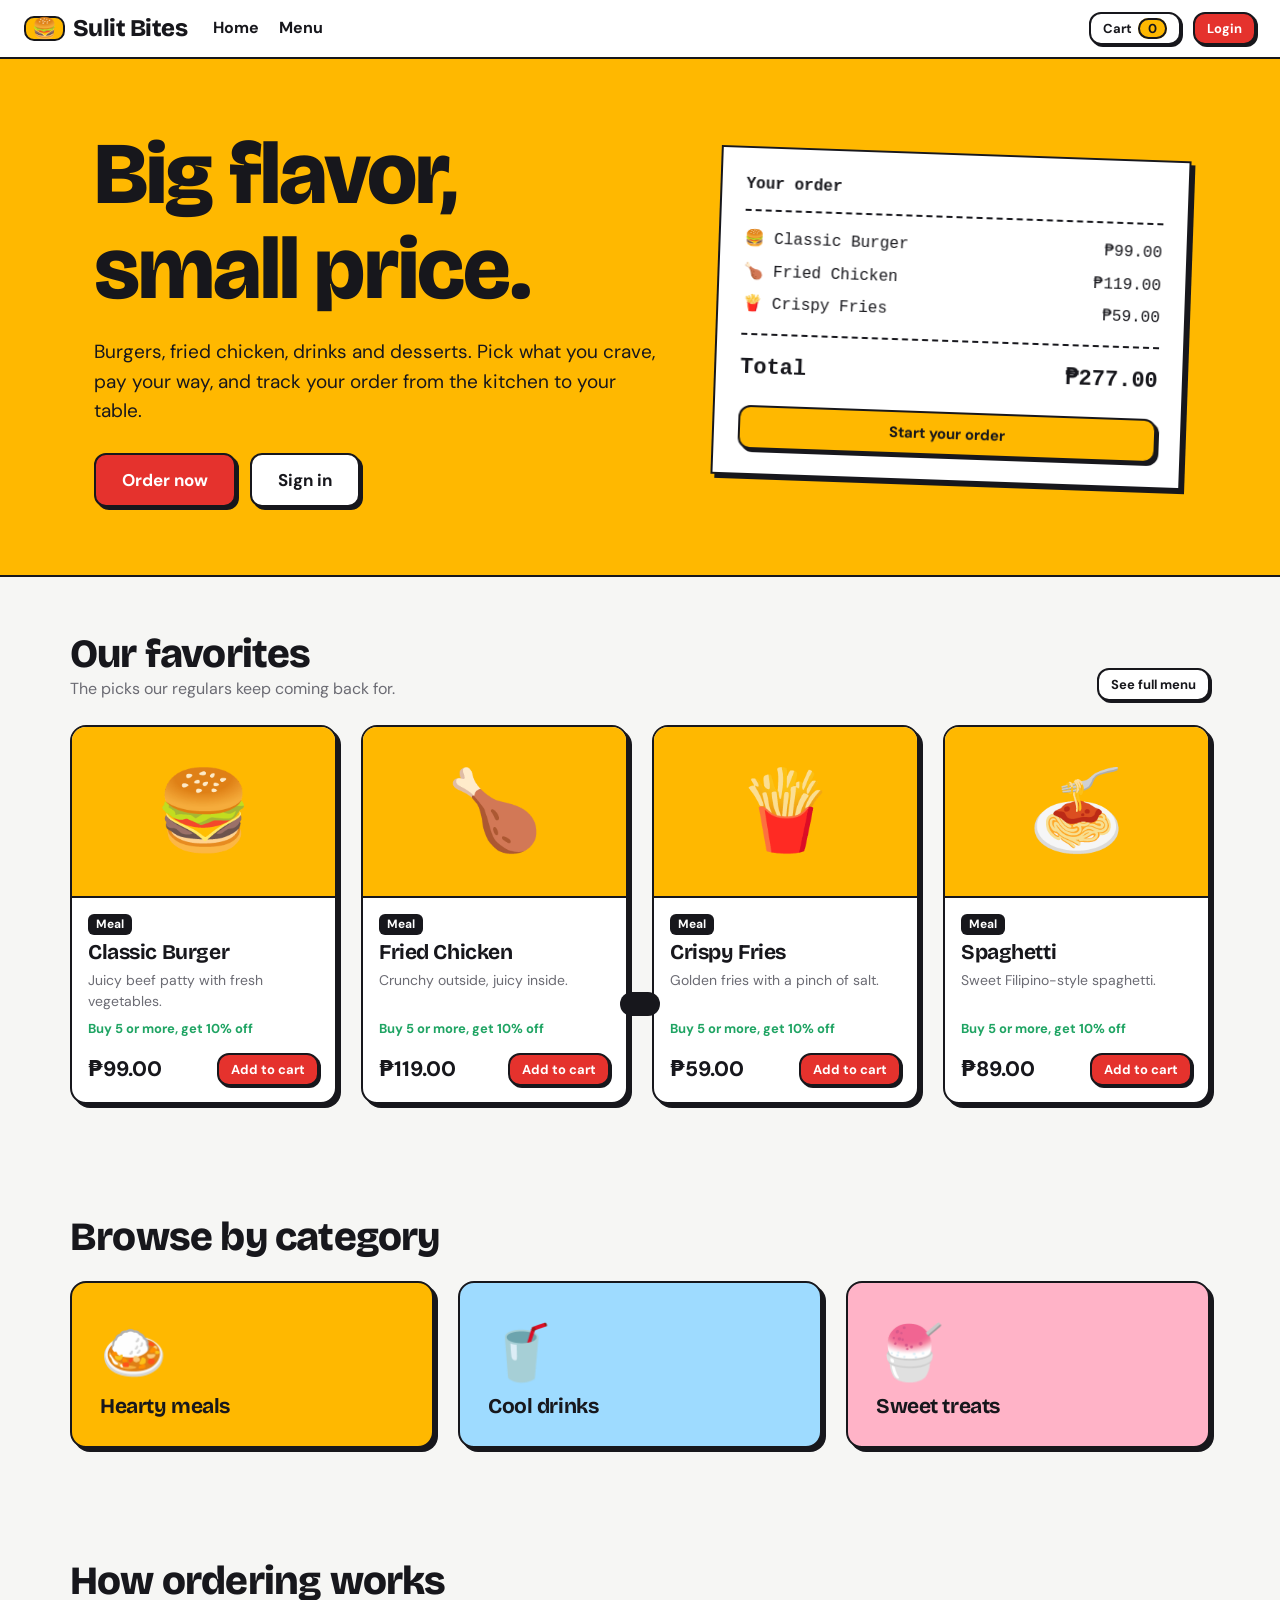
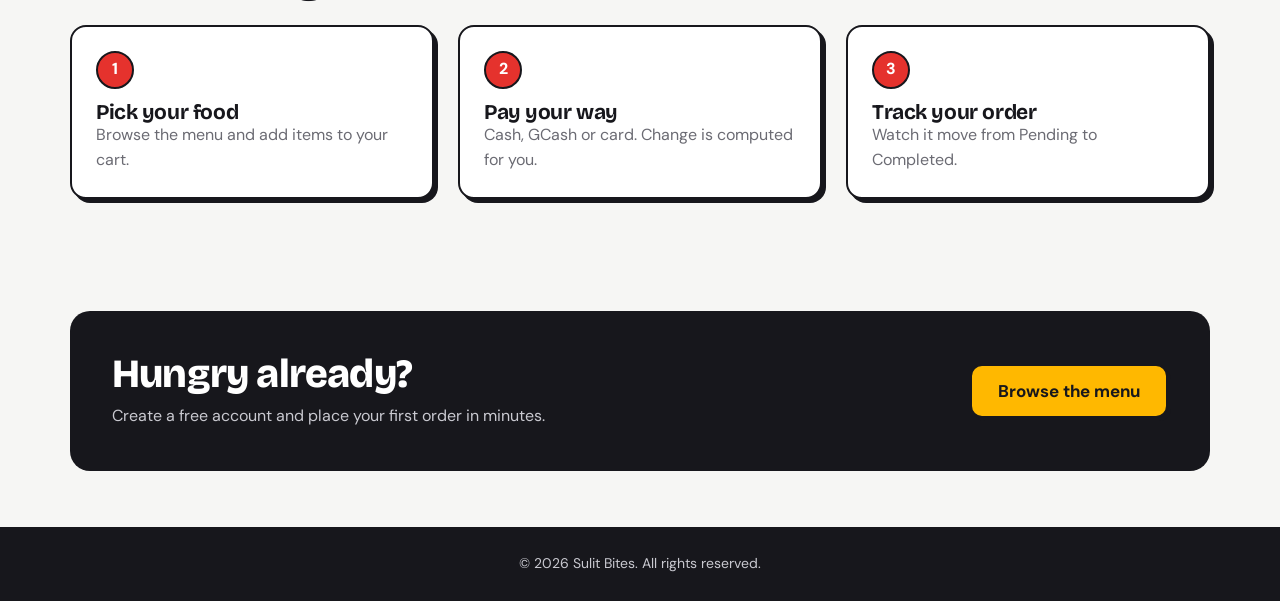
==== SulitBites/index.html @ b0242386 "Sulit Bites food ordering website" ====
<!DOCTYPE html>
<html lang="en">
<head>
<meta charset="UTF-8">
<meta name="viewport" content="width=device-width, initial-scale=1">
<title>Sulit Bites | Food Ordering</title>
<link rel="icon" href="data:image/svg+xml,%3Csvg xmlns='http://www.w3.org/2000/svg' viewBox='0 0 100 100'%3E%3Ctext y='.9em' font-size='90'%3E🍔%3C/text%3E%3C/svg%3E">
<link href="https://fonts.googleapis.com/css2?family=Bricolage+Grotesque:opsz,wght@12..96,700;12..96,800&family=DM+Sans:wght@400;500;700&display=swap" rel="stylesheet">
<link rel="stylesheet" href="css/style.css">
</head>
<body>
<header id="nav"></header>
<main id="app"></main>
<footer>© 2026 Sulit Bites. All rights reserved.</footer>
<div id="toast" role="status"></div>
<div id="modal" class="modal hidden"></div>
<script src="js/models.js"></script>
<script src="js/store.js"></script>
<script src="js/app.js"></script>
</body>
</html>
---- SulitBites/css/style.css ----
:root{--red:#e5322d;--yel:#ffb800;--ink:#17171c;--bg:#f6f6f4;--grn:#1fa463;--mut:#6b6b73;--sh:4px 4px 0 var(--ink)}
*{box-sizing:border-box;margin:0;padding:0}
body{font:16px/1.55 'DM Sans',system-ui,sans-serif;background:var(--bg);color:var(--ink)}
h1,h2,h3,.logo{font-family:'Bricolage Grotesque','DM Sans',system-ui,sans-serif;line-height:1.08;letter-spacing:-.02em}
a{color:inherit;text-decoration:none}
:focus-visible{outline:3px solid var(--red);outline-offset:2px}
.wrap{max-width:1140px;margin:0 auto}.sec{padding:56px 20px;max-width:1180px;margin:0 auto}
h2{font-size:clamp(28px,4vw,40px);font-weight:800}h3{font-size:21px;font-weight:700}.mut{color:var(--mut)}
.btn{display:inline-block;border:2px solid var(--ink);background:var(--red);color:#fff;font:700 15px 'DM Sans',sans-serif;padding:10px 18px;border-radius:12px;cursor:pointer;box-shadow:3px 3px 0 var(--ink);transition:transform .08s,box-shadow .08s;text-align:center}
.btn:active{transform:translate(3px,3px);box-shadow:none}
.btn.alt{background:#fff;color:var(--ink)}.btn.y{background:var(--yel);color:var(--ink)}
.btn.sm{padding:6px 12px;font-size:13px;box-shadow:2px 2px 0 var(--ink)}.btn.lg{padding:14px 26px;font-size:17px}.btn.full{width:100%}
.card{background:#fff;border:2px solid var(--ink);border-radius:16px;box-shadow:var(--sh)}
.in{width:100%;border:2px solid var(--ink);border-radius:10px;padding:10px 12px;font:inherit;background:#fff;margin:6px 0}.in.sm{padding:6px 10px;width:auto;margin:0}
.nav{position:sticky;top:0;z-index:20;background:#fff;border-bottom:2px solid var(--ink);display:flex;align-items:center;gap:26px;padding:12px 24px}
.logo{font-size:24px;font-weight:800;display:flex;align-items:center;gap:8px}.logo b{background:var(--yel);border:2px solid var(--ink);border-radius:10px;padding:0 6px;font-size:20px}
.nav nav{display:flex;gap:20px;font-weight:700}.nav nav a:hover{color:var(--red)}
.nr{margin-left:auto;display:flex;align-items:center;gap:12px}
.cnt{background:var(--yel);border:2px solid var(--ink);border-radius:99px;padding:0 8px;margin-left:6px}
.who{font-weight:700;font-size:14px;text-align:right;line-height:1.2}.who small{display:block;color:var(--mut);font-weight:400}
.hero{background:var(--yel);border-bottom:2px solid var(--ink)}
.hero-in{display:grid;grid-template-columns:1.1fr .9fr;gap:48px;align-items:center;padding:68px 24px}
.hero h1{font-size:clamp(46px,7.5vw,88px);font-weight:800}
.hero p{font-size:19px;margin:20px 0 28px;max-width:44ch}.cta{display:flex;gap:14px;flex-wrap:wrap}
.ticket{background:#fff;border:2px solid var(--ink);box-shadow:var(--sh);padding:24px;font-family:ui-monospace,Menlo,Consolas,monospace;transform:rotate(2deg);animation:print .9s ease-out both}
@keyframes print{from{transform:translateY(-50px) rotate(2deg);opacity:0}}
.tdash{border-top:2px dashed var(--ink);margin:12px 0}.tr,.r{display:flex;justify-content:space-between;gap:12px;padding:4px 0}
.tr.tot,.r.t{font-size:22px;font-weight:800}.ticket .btn{margin-top:16px}
.sh{display:flex;justify-content:space-between;align-items:end;gap:16px;flex-wrap:wrap;margin-bottom:24px}
.grid{display:grid;grid-template-columns:repeat(auto-fill,minmax(235px,1fr));gap:24px}
.pc{overflow:hidden;display:flex;flex-direction:column}
.thumb{font-size:78px;text-align:center;padding:24px 0;border-bottom:2px solid var(--ink);background:var(--yel)}
.Drink .thumb,.cat-t.Drink{background:#9edbff}.Dessert .thumb,.cat-t.Dessert{background:#ffb3c7}.cat-t.Meal{background:var(--yel)}
.cb{padding:16px;display:flex;flex-direction:column;gap:6px;flex:1}.cb p{color:var(--mut);font-size:14px;flex:1}
.tagp{font-size:12px;font-weight:700;background:var(--ink);color:#fff;border-radius:6px;padding:1px 8px;align-self:flex-start}
.promo{color:var(--grn);font-weight:700;font-size:13px}.row{display:flex;justify-content:space-between;align-items:center;margin-top:8px}.price{font-size:21px;font-weight:800}
.g3{display:grid;grid-template-columns:repeat(auto-fit,minmax(250px,1fr));gap:24px;margin-top:22px}
.cat-t{padding:28px;display:block;border:2px solid var(--ink);border-radius:16px;box-shadow:var(--sh)}.cat-t i{font-size:54px;font-style:normal;display:block}
.stp{padding:24px}.n{display:inline-grid;place-items:center;width:38px;height:38px;border-radius:50%;background:var(--red);color:#fff;font-weight:800;border:2px solid var(--ink);margin-bottom:12px}
.banner{background:var(--ink);color:#fff;border-radius:20px;padding:42px;display:flex;justify-content:space-between;align-items:center;gap:22px;flex-wrap:wrap}.banner p{color:#c9c9d0;margin-top:8px}
.pills{display:flex;gap:10px;flex-wrap:wrap;margin-bottom:24px}.pill{border:2px solid var(--ink);background:#fff;border-radius:99px;padding:6px 18px;font:700 14px 'DM Sans',sans-serif;cursor:pointer}.pill.on{background:var(--ink);color:#fff}
.split{display:grid;grid-template-columns:1.6fr 1fr;gap:26px;align-items:start;margin-top:22px}
.line{display:flex;align-items:center;gap:14px;padding:14px 18px;border-bottom:2px dashed #d8d8d8}.line:last-child{border:0}
.em{font-size:36px}.li{flex:1}.li small{display:block;color:var(--mut)}
.qty{display:flex;align-items:center;gap:8px;border:2px solid var(--ink);border-radius:10px;padding:2px 6px}.qty button{border:0;background:none;font-size:18px;font-weight:800;cursor:pointer;width:24px}
.lt{min-width:84px;text-align:right}.x{border:0;background:none;cursor:pointer;font-size:17px}
.sum{padding:22px;position:sticky;top:92px}.sum h3{margin-bottom:8px}.sum label{display:block;margin-top:14px;font-weight:700}.sum .btn{margin-top:12px}
.r.t{border-top:2px dashed var(--ink);margin-top:8px;padding-top:12px}.r.g{color:var(--grn)}
.empty{text-align:center}.empty .big{font-size:72px}
.auth{display:grid;place-items:center;padding:60px 20px}.ac{width:min(440px,100%);padding:28px}.tabs{display:flex;gap:10px;margin-bottom:20px}.tabs .pill{flex:1}.hint{font-size:13px;color:var(--mut);margin-top:16px}
.oc{display:grid;grid-template-columns:1fr 2fr auto;gap:18px;align-items:center;padding:16px 22px;margin-top:18px}.oc small{display:block;color:var(--mut)}.or{display:flex;gap:12px;align-items:center;flex-wrap:wrap}
.bd{border:2px solid var(--ink);border-radius:99px;padding:1px 11px;font-size:12px;font-weight:700;background:#fff;white-space:nowrap}
.bd.Pending{background:#ffe08a}.bd.Preparing{background:#9edbff}.bd.Ready{background:#b7f0cf}.bd.Completed{background:var(--grn);color:#fff}.bd.Cancelled{background:#ffb3b0}
.adm{display:grid;grid-template-columns:190px 1fr;gap:28px;align-items:start}.side{padding:10px;display:flex;flex-direction:column;gap:4px}.side a{padding:10px 14px;border-radius:10px;font-weight:700}.side a.on{background:var(--ink);color:#fff}
.stats4{display:grid;grid-template-columns:repeat(auto-fit,minmax(150px,1fr));gap:18px;margin:20px 0}.st{padding:16px 18px}.st span{display:block;color:var(--mut);font-size:14px}.st b{font-size:28px;font-family:'Bricolage Grotesque',sans-serif}
.two{display:grid;grid-template-columns:1fr 1fr;gap:22px}.pad{padding:20px}.mt{margin-top:28px}
.bar{display:grid;grid-template-columns:110px 1fr auto;gap:10px;align-items:center;margin:12px 0;font-size:14px}.bar div{background:#eee;border:2px solid var(--ink);border-radius:99px;height:14px;overflow:hidden}.bar i{display:block;height:100%;background:var(--red)}
.tw{overflow-x:auto}.tbl{width:100%;border-collapse:collapse;font-size:14px}.tbl th{background:var(--ink);color:#fff;text-align:left;padding:11px 14px}.tbl td{padding:11px 14px;border-bottom:1px solid #e6e6e6}.act{white-space:nowrap}
.modal{position:fixed;inset:0;background:rgba(23,23,28,.55);display:grid;place-items:center;z-index:50;padding:20px}.hidden{display:none}
.box{background:#fff;border:2px solid var(--ink);border-radius:16px;box-shadow:var(--sh);padding:26px;width:min(440px,100%);max-height:90vh;overflow:auto}.box h2{font-size:28px;margin-bottom:8px}.rc{font-family:ui-monospace,Menlo,Consolas,monospace}.two2{display:grid;grid-template-columns:1fr 1fr;gap:12px}
#toast{position:fixed;bottom:24px;left:50%;transform:translate(-50%,140px);background:var(--ink);color:#fff;padding:12px 20px;border-radius:12px;font-weight:700;transition:transform .25s;z-index:60;max-width:90vw}#toast.show{transform:translate(-50%,0)}#toast.err{background:var(--red)}
footer{background:var(--ink);color:#c9c9d0;text-align:center;padding:26px;font-size:14px}
@media(max-width:820px){.hero-in,.split,.adm,.two,.oc{grid-template-columns:1fr}.nav{flex-wrap:wrap;gap:10px}.nav nav{order:3;width:100%}.ticket{transform:none;animation:none}.side{flex-direction:row;overflow-x:auto}.sum{position:static}}
@media(prefers-reduced-motion:reduce){*{animation:none!important;transition:none!important}}
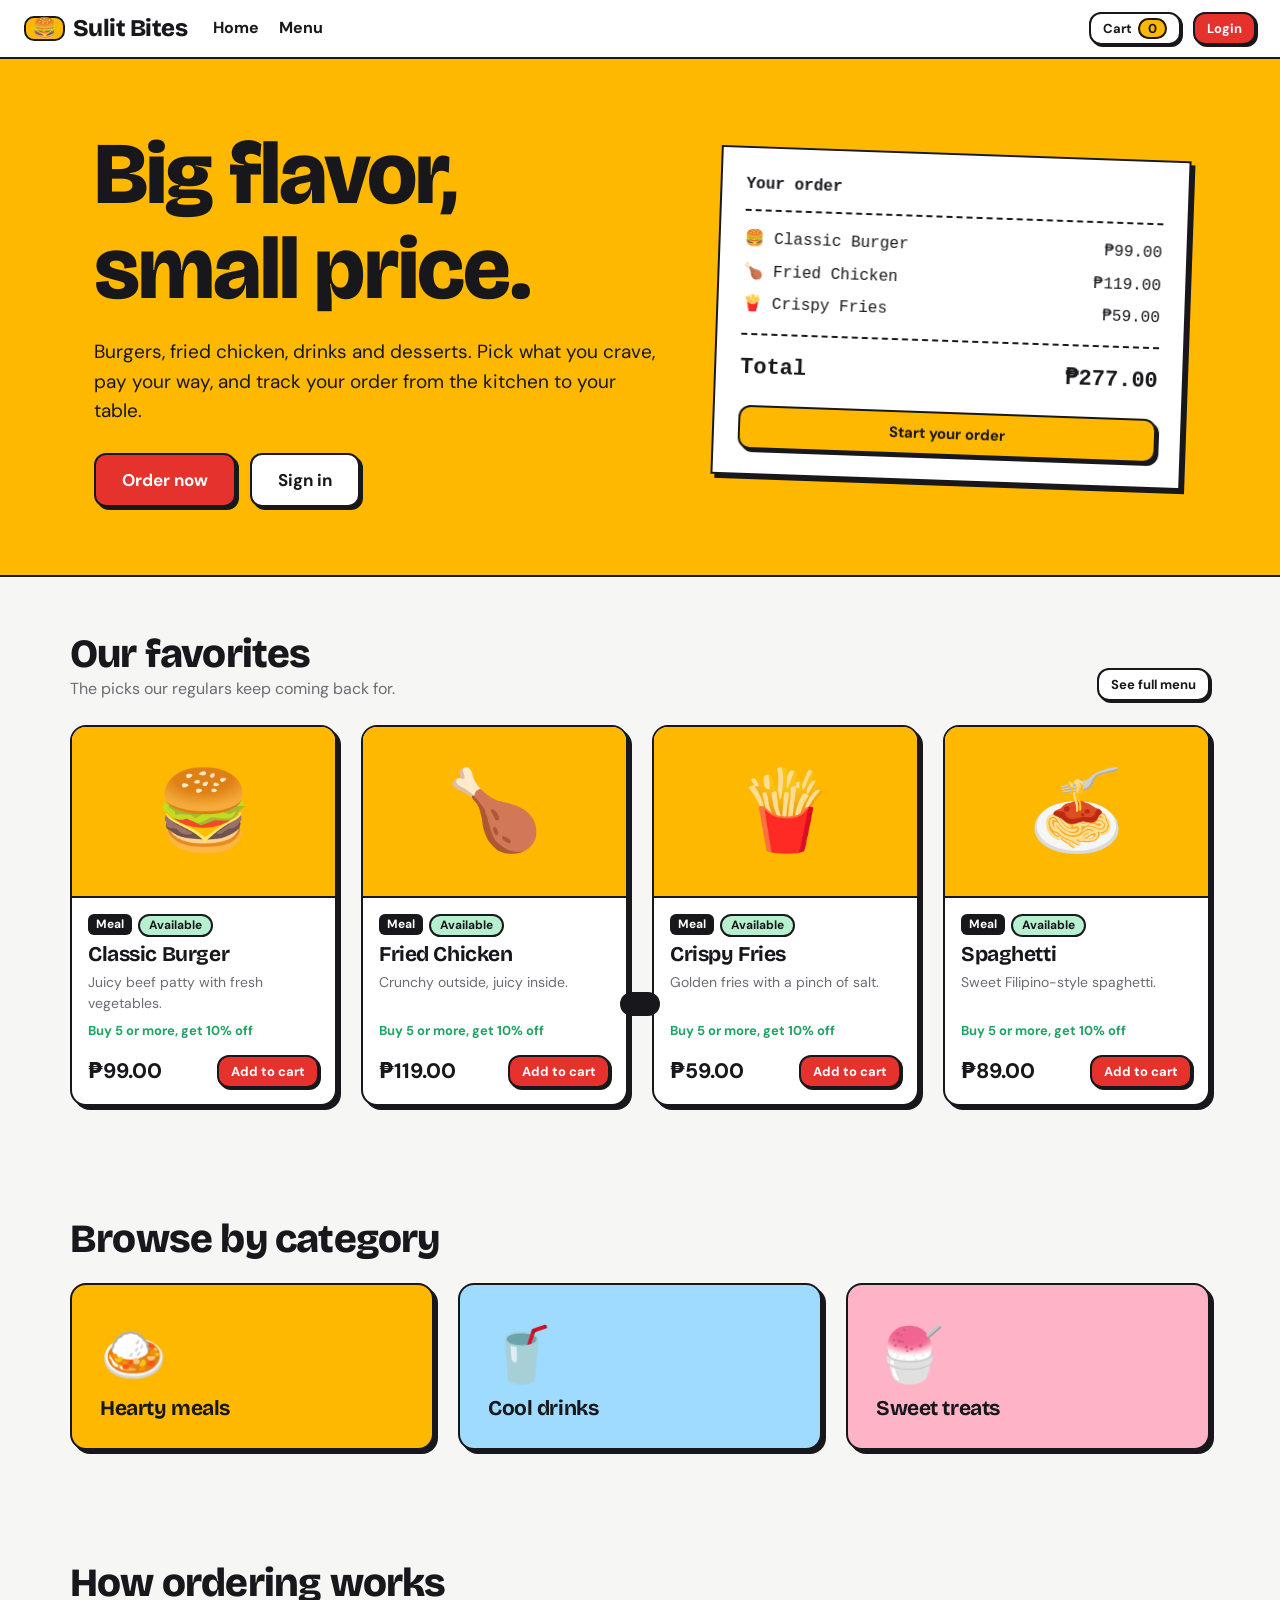
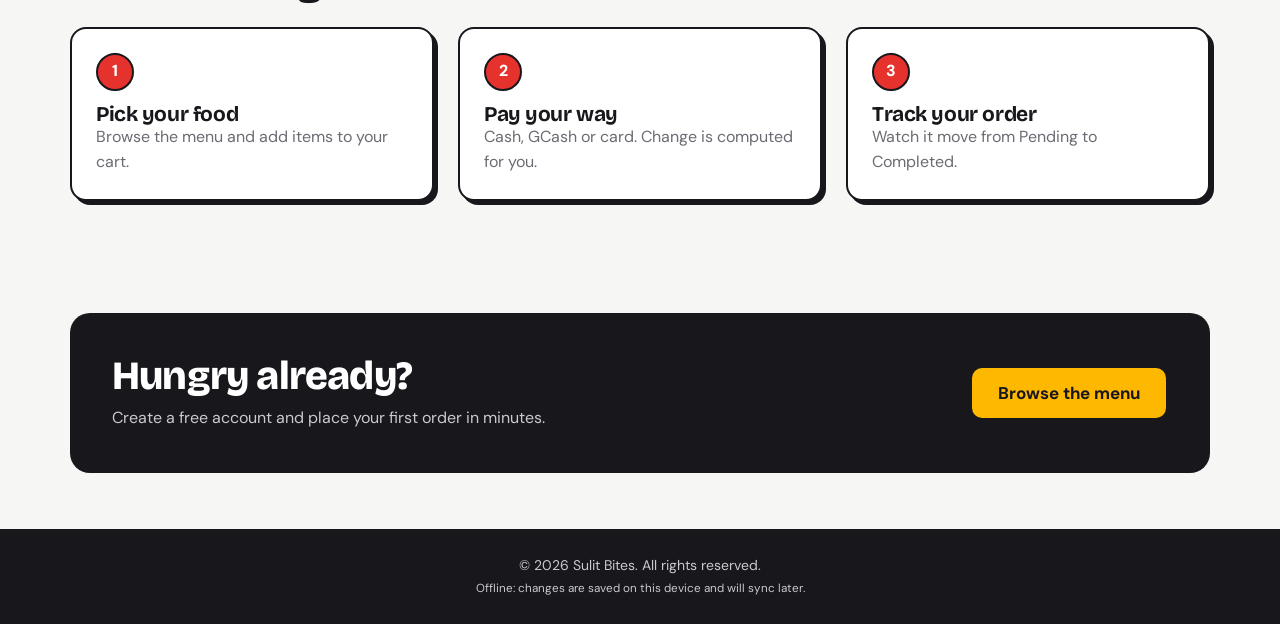
==== commit 9795d95f: "Connect shared database" ====
--- a/SulitBites/index.html
+++ b/SulitBites/index.html
@@ -11,10 +11,11 @@
 <body>
 <header id="nav"></header>
 <main id="app"></main>
-<footer>© 2026 Sulit Bites. All rights reserved.</footer>
+<footer>© 2026 Sulit Bites. All rights reserved.<br><small id="sync"></small></footer>
 <div id="toast" role="status"></div>
 <div id="modal" class="modal hidden"></div>
 <script src="js/models.js"></script>
+<script src="js/config.js"></script>
 <script src="js/store.js"></script>
 <script src="js/app.js"></script>
 </body>
--- a/SulitBites/css/style.css
+++ b/SulitBites/css/style.css
@@ -62,3 +62,20 @@
 footer{background:var(--ink);color:#c9c9d0;text-align:center;padding:26px;font-size:14px}
 @media(max-width:820px){.hero-in,.split,.adm,.two,.oc{grid-template-columns:1fr}.nav{flex-wrap:wrap;gap:10px}.nav nav{order:3;width:100%}.ticket{transform:none;animation:none}.side{flex-direction:row;overflow-x:auto}.sum{position:static}}
 @media(prefers-reduced-motion:reduce){*{animation:none!important;transition:none!important}}
+
+.rc{font-size:14px}.rh{text-align:center}.rlogo{font-size:34px;line-height:1.1}.rh h2{font-size:26px;margin:0}.rh p{font-size:12px;color:var(--mut);line-height:1.4}
+.stamp{margin:12px auto;width:max-content;border:3px solid var(--red);color:var(--red);font-weight:800;font-size:22px;padding:2px 14px;transform:rotate(-5deg);letter-spacing:.08em}
+.thx{text-align:center;font-size:12px;margin-top:8px;line-height:1.5}.rc .r span:last-child{text-align:right}
+.oc.cx .oi{text-decoration:line-through;color:var(--mut)}.oc.cx b{color:var(--mut)}
+@media print{body *{visibility:hidden}#modal,#modal *{visibility:visible}#modal{position:absolute;left:0;top:0;width:100%;display:block;background:none;padding:0}
+.box{border:0;box-shadow:none;width:80mm;margin:0 auto;padding:0;max-height:none;overflow:visible}.noprint{display:none!important}.stamp{color:#000;border-color:#000}.bd{border-color:#000;background:#fff!important;color:#000!important}.mut,.rh p{color:#000}@page{margin:6mm}}
+@media print{#modal.nop,#modal.nop *{visibility:hidden!important}}
+.pc.out .thumb{filter:grayscale(1);opacity:.5}.oos{font-weight:700;color:var(--red)}.low{color:var(--red);font-weight:700;font-size:13px}
+.tags{display:flex;gap:6px;align-items:center;flex-wrap:wrap}.av{font-size:12px;font-weight:700;border:2px solid var(--ink);border-radius:99px;padding:0 9px}.av-ok{background:#b7f0cf}.av-low{background:#ffe08a}.av-no{background:#ffb3b0}
+.sk .skh{display:flex;gap:14px;align-items:center;margin-bottom:14px}.sk .skh h2{margin:0 0 4px;font-size:24px}.sk .em{font-size:46px}.sk .pills{margin:0}
+.skc{display:flex;justify-content:space-between;align-items:center;background:var(--bg);border:2px solid var(--ink);border-radius:12px;padding:10px 16px;margin-bottom:14px}.skc b{font-size:30px;font-family:'Bricolage Grotesque',sans-serif}
+.qtybig{display:flex;gap:10px;align-items:center;margin:14px 0 10px}.qtybig button{width:46px;height:46px;border:2px solid var(--ink);background:#fff;border-radius:12px;font-size:24px;font-weight:800;cursor:pointer;box-shadow:2px 2px 0 var(--ink)}.qtybig button:active{transform:translate(2px,2px);box-shadow:none}
+.qtybig input{flex:1;min-width:0;height:46px;text-align:center;font:800 24px 'Bricolage Grotesque',sans-serif;border:2px solid var(--ink);border-radius:12px}
+.chips{display:flex;gap:8px;flex-wrap:wrap}.chip{border:2px solid var(--ink);background:var(--yel);border-radius:99px;padding:3px 16px;font:700 14px 'DM Sans',sans-serif;cursor:pointer}
+.skp{margin:14px 0;padding:10px 14px;border:2px dashed var(--ink);border-radius:12px;text-align:center}.skp b{font-size:20px}
+.sw{display:flex;gap:10px;align-items:center;font-weight:700;margin-bottom:16px;cursor:pointer}.sw input{width:20px;height:20px;accent-color:var(--red)}
